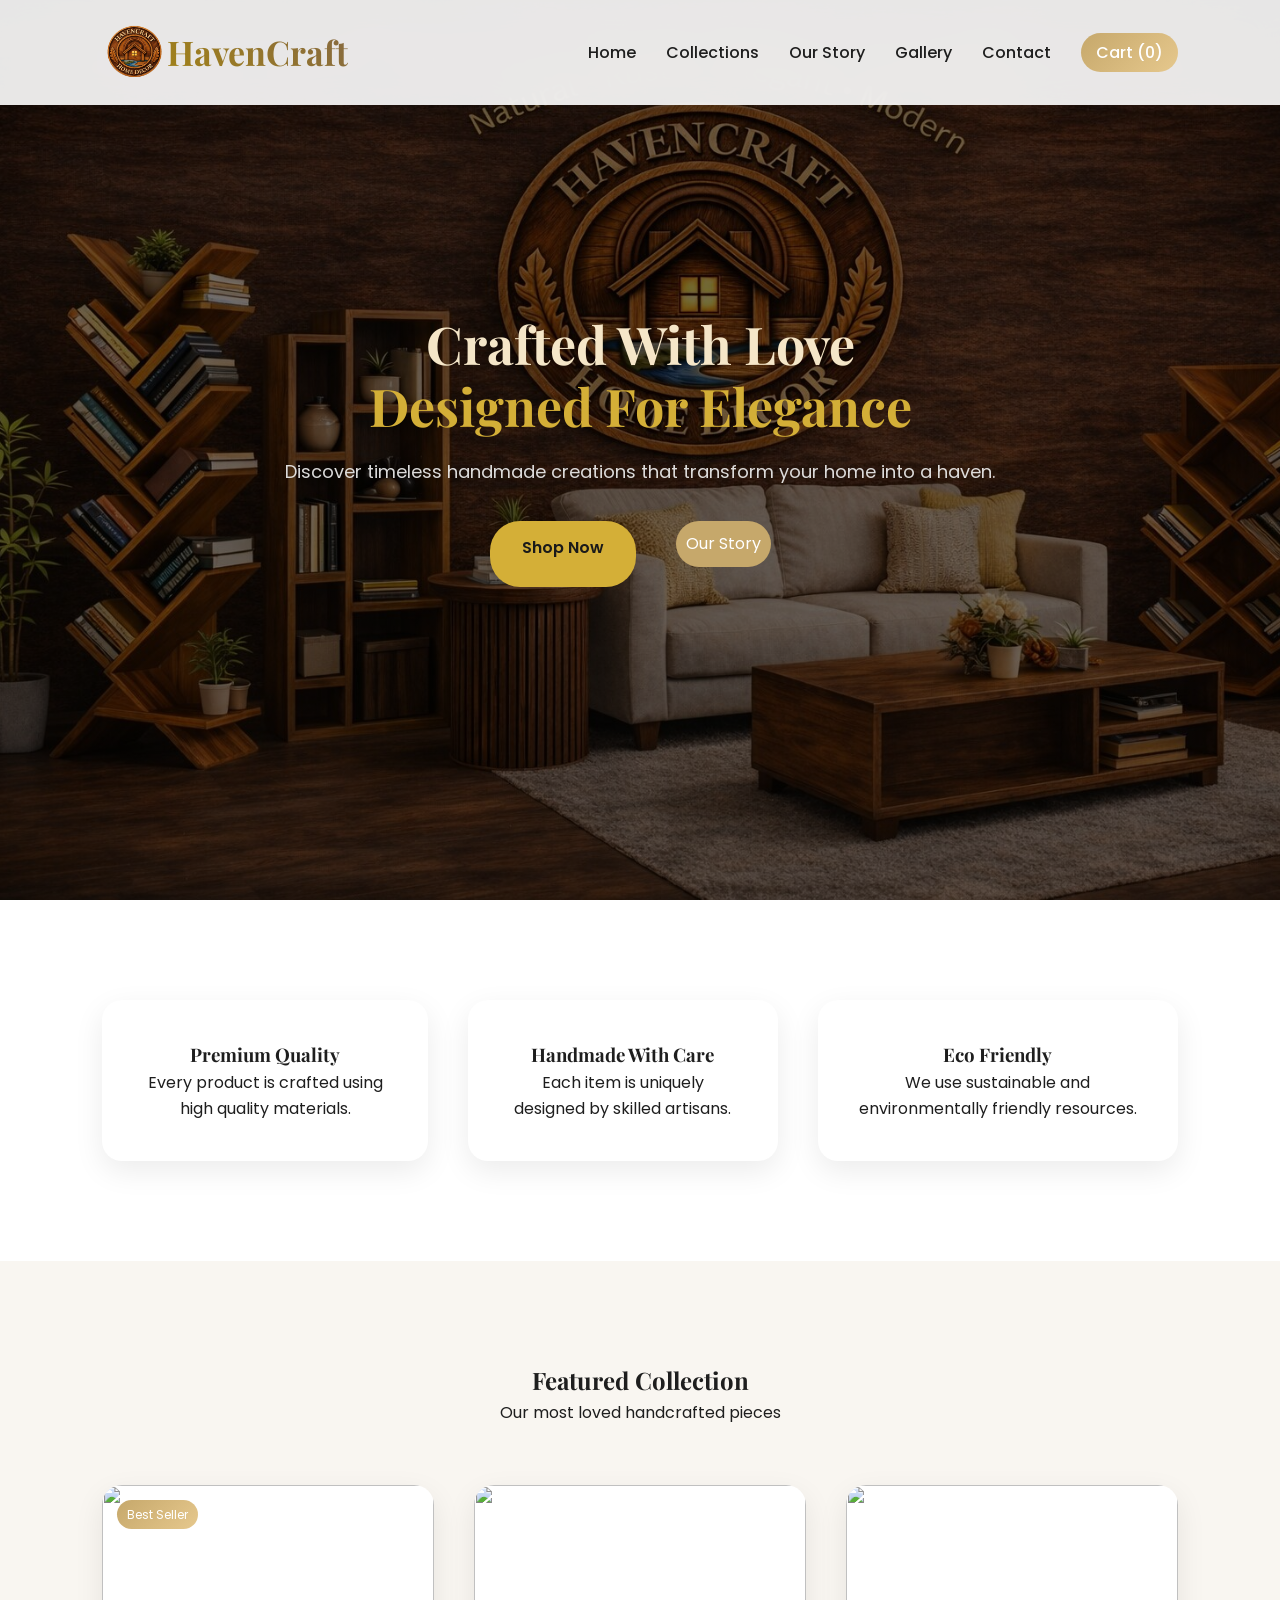
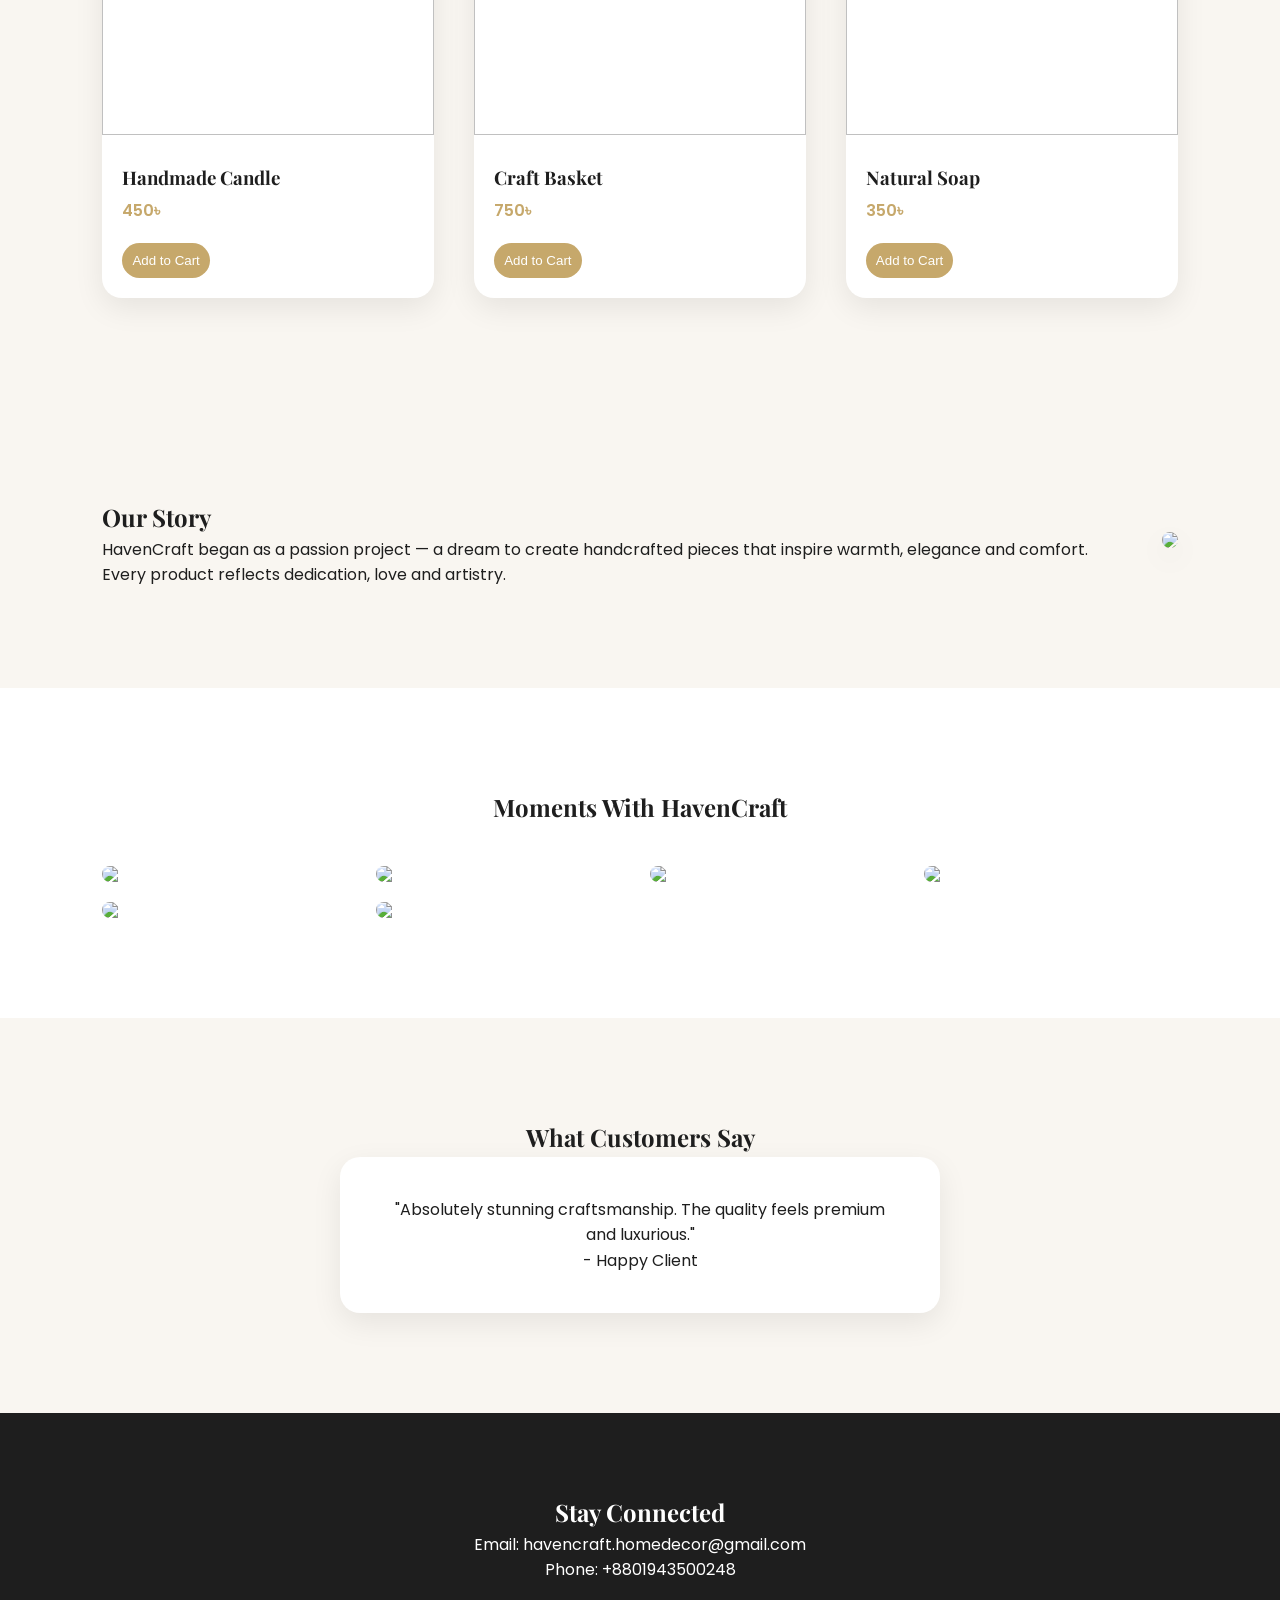
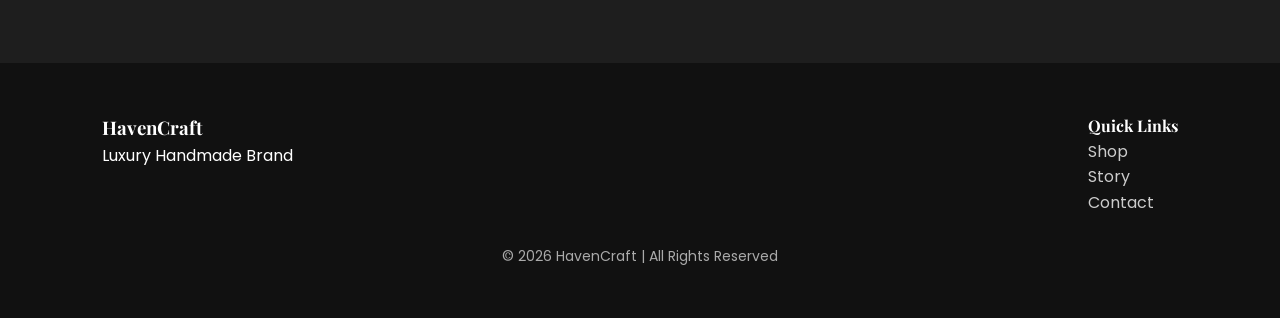
==== index.html @ f9e0b4cf "Add files via upload" ====
<!DOCTYPE html>
<html lang="en">

<head>
<meta charset="UTF-8">
<meta name="viewport" content="width=device-width, initial-scale=1.0">
<title>HavenCraft | Luxury Handmade Brand</title>

<!-- Google Fonts -->
<link href="https://fonts.googleapis.com/css2?family=Playfair+Display:wght@500;700&family=Poppins:wght@300;400;500;600;700&display=swap" rel="stylesheet">

<link rel="stylesheet" href="style.css">
</head>

<body>

<!-- ================= NAVBAR ================= -->

<header class="header">

  <div class="logo">
  <img src="logo.png.png" alt="HavenCraft ">
  <span>HavenCraft</span>
  </div>

  <nav class="nav">
    <ul class="nav-links">
      <li><a href="#hero">Home</a></li>
      <li><a href="#collections">Collections</a></li>
      <li><a href="#story">Our Story</a></li>
      <li><a href="#gallery">Gallery</a></li>
      <li><a href="#contact">Contact</a></li>
      <li><a href="cart.html" class="cart-btn">
        Cart (<span id="cart-count">0</span>)
      </a></li>
    </ul>
  </nav>

</header>


<!-- ================= HERO SECTION ================= -->

<section class="hero">
  <div class="hero-content">
    <h1>
      Crafted With Love <br>
      <span>Designed For Elegance</span>
    </h1>

    <p>
      Discover timeless handmade creations that transform your home into a haven.
    </p>

    <div class="hero-buttons">
      <a href="#" class="btn-primary">Shop Now</a>
      <a href="#" class="btn-secondary">Our Story</a>
    </div>
  </div>
</section>


<!-- ================= FEATURE SECTION ================= -->

<section class="features">

  <div class="feature-box">
    <h3>Premium Quality</h3>
    <p>Every product is crafted using high quality materials.</p>
  </div>

  <div class="feature-box">
    <h3>Handmade With Care</h3>
    <p>Each item is uniquely designed by skilled artisans.</p>
  </div>

  <div class="feature-box">
    <h3>Eco Friendly</h3>
    <p>We use sustainable and environmentally friendly resources.</p>
  </div>

</section>


<!-- ================= COLLECTIONS ================= -->

<section id="collections" class="collections">

  <div class="section-header">
    <h2>Featured Collection</h2>
    <p>Our most loved handcrafted pieces</p>
  </div>

  <div class="product-grid">

    <!-- PRODUCT 1 -->
    <div class="product-card">
      <div class="badge">Best Seller</div>
      <img src="https://images.unsplash.com/photo-1602524813055-7b5c0e9d4c52">
      <h3>Handmade Candle</h3>
      <p class="price">450৳</p>
      <button onclick="addToCart('Handmade Candle',450)" class="btn-secondary">
        Add to Cart
      </button>
    </div>

    <!-- PRODUCT 2 -->
    <div class="product-card">
      <img src="https://images.unsplash.com/photo-1582719478250-c89cae4dc85b">
      <h3>Craft Basket</h3>
      <p class="price">750৳</p>
      <button onclick="addToCart('Craft Basket',750)" class="btn-secondary">
        Add to Cart
      </button>
    </div>

    <!-- PRODUCT 3 -->
    <div class="product-card">
      <img src="https://images.unsplash.com/photo-1596464716127-f2a82984de30">
      <h3>Natural Soap</h3>
      <p class="price">350৳</p>
      <button onclick="addToCart('Natural Soap',350)" class="btn-secondary">
        Add to Cart
      </button>
    </div>

  </div>

</section>


<!-- ================= BRAND STORY ================= -->

<section id="story" class="story">

  <div class="story-left">
    <h2>Our Story</h2>
    <p>
      HavenCraft began as a passion project — a dream to create handcrafted
      pieces that inspire warmth, elegance and comfort.
      Every product reflects dedication, love and artistry.
    </p>
  </div>

  <div class="story-right">
    <img src="https://images.unsplash.com/photo-1503602642458-232111445657">
  </div>

</section>


<!-- ================= GALLERY ================= -->

<section id="gallery" class="gallery">

  <h2>Moments With HavenCraft</h2>

  <div class="gallery-grid">
    <img src="https://images.unsplash.com/photo-1524758631624-e2822e304c36">
    <img src="https://images.unsplash.com/photo-1582719478250-c89cae4dc85b">
    <img src="https://images.unsplash.com/photo-1596464716127-f2a82984de30">
    <img src="https://images.unsplash.com/photo-1503602642458-232111445657">
    <img src="https://images.unsplash.com/photo-1602524813055-7b5c0e9d4c52">
    <img src="https://images.unsplash.com/photo-1582719478250-c89cae4dc85b">
  </div>

</section>


<!-- ================= TESTIMONIAL ================= -->

<section class="testimonial">

  <h2>What Customers Say</h2>

  <div class="testimonial-box">
    <p>
      "Absolutely stunning craftsmanship. The quality feels premium and luxurious."
    </p>
    <span>- Happy Client</span>
  </div>

</section>


<!-- ================= CONTACT ================= -->

<section id="contact" class="contact">

  <h2>Stay Connected</h2>

  <p>Email: havencraft.homedecor@gmail.com</p>
  <p>Phone: +8801943500248</p>

</section>


<!-- ================= FOOTER ================= -->

<footer class="footer">

  <div class="footer-content">
    <div>
      <h3>HavenCraft</h3>
      <p>Luxury Handmade Brand</p>
    </div>

    <div>
      <h4>Quick Links</h4>
      <ul>
        <li><a href="#collections">Shop</a></li>
        <li><a href="#story">Story</a></li>
        <li><a href="#contact">Contact</a></li>
      </ul>
    </div>
  </div>

  <div class="footer-bottom">
    © 2026 HavenCraft | All Rights Reserved
  </div>

</footer>

<script src="script.js"></script>

</body>
</html>
---- style.css ----
/* ===================================
   HAVENCRAFT LUXURY BRAND SYSTEM
   Premium UI / Glass / Animation
=================================== */

/* ===== ROOT BRAND VARIABLES ===== */

:root {

    --primary: #c6a86b;
    --dark: #1e1e1e;
    --light: #f9f6f1;
    --gray: #777;
    --white: #ffffff;

    --gradient-gold: linear-gradient(135deg,#c6a86b,#e6c88d);

    --shadow-soft: 0 10px 30px rgba(0,0,0,0.08);
    --shadow-strong: 0 20px 60px rgba(0,0,0,0.15);

    --transition: all 0.4s ease;

}

/* ===== GLOBAL RESET ===== */

*{
    margin:0;
    padding:0;
    box-sizing:border-box;
}

html{
    scroll-behavior:smooth;
}

body{
    font-family: 'Poppins', sans-serif;
    background: var(--light);
    color: var(--dark);
    line-height:1.6;
}

/* ===== HEADINGS ===== */

h1,h2,h3,h4{
    font-family:'Playfair Display', serif;
    font-weight:700;
}

/* ================= HEADER ================= */

.header{
    position:fixed;
    top:0;
    width:100%;
    background:rgba(255,255,255,0.9);
    backdrop-filter:blur(15px);
    display:flex;
    justify-content:space-between;
    align-items:center;
    padding:20px 8%;
    z-index:1000;
    box-shadow:var(--shadow-soft);
}

.logo{
    display: flex;
    align-items: center;
}

.logo img{
    height: 65px;
    width: auto;
    transition: 0.3s ease;
}

.logo img:hover{
    transform: scale(1.05);
}

.logo span{
    font-family: 'Playfair Display', serif;
    font-size: 34px;
    font-weight: 700;
    background: linear-gradient(45deg, #a28218, #866941);
    -webkit-background-clip: text;
    -webkit-text-fill-color: transparent;
}

.nav-links{
    list-style:none;
    display:flex;
    gap:30px;
}

.nav-links a{
    text-decoration:none;
    color:var(--dark);
    font-weight:500;
    position:relative;
    transition:var(--transition);
}

.nav-links a::after{
    content:"";
    position:absolute;
    bottom:-6px;
    left:0;
    width:0%;
    height:2px;
    background:var(--primary);
    transition:var(--transition);
}

.nav-links a:hover::after{
    width:100%;
}

.cart-btn{
    background:var(--gradient-gold);
    padding:8px 15px;
    border-radius:30px;
    color:#fff !important;
}

/* ===== HERO SECTION ===== */

.hero{
    height: 100vh;
    background: linear-gradient(rgba(0,0,0,0.55), rgba(0,0,0,0.55)),
                url('cover.jpg.jpg') no-repeat center center/cover;
    display: flex;
    align-items: center;
    justify-content: center;
    text-align: center;
    padding: 0 20px;
}

/* Hero Content */

.hero-content{
    max-width: 800px;
}

/* Heading */

.hero h1{
    font-family: 'Playfair Display', serif;
    font-size: 52px;
    font-weight: 700;
    color: #f5e6c8;
    line-height: 1.2;
    margin-bottom: 20px;
}

.hero h1 span{
    color: #d4af37;   /* Golden highlight */
}

/* Paragraph */

.hero p{
    font-size: 18px;
    color: #f1f1f1;
    opacity: 0.9;
    margin-bottom: 35px;
}

/* Buttons */

.hero-buttons{
    display: flex;
    gap: 20px;
    justify-content: center;
}

.btn-primary{
    padding: 14px 32px;
    background: #d4af37;
    color: #1a1a1a;
    text-decoration: none;
    border-radius: 30px;
    font-weight: 600;
    transition: 0.3s;
}

.btn-primary:hover{
    background: #b9932f;
}

.btn-secondary{
    padding: 14px 32px;
    border: 2px solid #d4af37;
    color: #d4af37;
    text-decoration: none;
    border-radius: 30px;
    transition: 0.3s;
}

.btn-secondary:hover{
    background: #d4af37;
    color: #1a1a1a;
}
/* ================= FEATURES ================= */

.features{
    display:flex;
    justify-content:center;
    gap:40px;
    padding:100px 8%;
    background:#fff;
}

.feature-box{
    background:#fff;
    padding:40px;
    border-radius:20px;
    text-align:center;
    box-shadow:var(--shadow-soft);
    transition:var(--transition);
}

.feature-box:hover{
    transform:translateY(-10px);
    box-shadow:var(--shadow-strong);
}

/* ================= COLLECTION ================= */

.collections{
    padding:100px 8%;
}

.section-header{
    text-align:center;
    margin-bottom:60px;
}

.product-grid{
    display:grid;
    grid-template-columns:repeat(auto-fit,minmax(280px,1fr));
    gap:40px;
}

.product-card{
    background:#fff;
    border-radius:20px;
    overflow:hidden;
    box-shadow:var(--shadow-soft);
    transition:var(--transition);
    position:relative;
}

.product-card img{
    width:100%;
    height:250px;
    object-fit:cover;
}

.product-card h3{
    padding:20px 20px 5px;
}

.price{
    padding:0 20px 20px;
    color:var(--primary);
    font-weight:600;
}

.product-card:hover{
    transform:translateY(-10px);
    box-shadow:var(--shadow-strong);
}

.badge{
    position:absolute;
    top:15px;
    left:15px;
    background:var(--gradient-gold);
    color:#fff;
    padding:5px 10px;
    font-size:12px;
    border-radius:20px;
}

.btn-secondary{
    display:block;
    margin:0 20px 20px;
    padding:10px;
    border:none;
    background:var(--primary);
    color:#fff;
    border-radius:30px;
    cursor:pointer;
    transition:var(--transition);
}

.btn-secondary:hover{
    background:#b89355;
}

/* ================= STORY ================= */

.story{
    display:flex;
    align-items:center;
    padding:100px 8%;
    gap:60px;
}

.story img{
    width:100%;
    border-radius:20px;
    box-shadow:var(--shadow-soft);
}

/* ================= GALLERY ================= */

.gallery{
    padding:100px 8%;
    background:#fff;
    text-align:center;
}

.gallery-grid{
    display:grid;
    grid-template-columns:repeat(auto-fit,minmax(250px,1fr));
    gap:20px;
    margin-top:40px;
}

.gallery-grid img{
    width:100%;
    border-radius:15px;
    transition:var(--transition);
}

.gallery-grid img:hover{
    transform:scale(1.05);
}

/* ================= TESTIMONIAL ================= */

.testimonial{
    padding:100px 8%;
    text-align:center;
}

.testimonial-box{
    max-width:600px;
    margin:auto;
    background:#fff;
    padding:40px;
    border-radius:20px;
    box-shadow:var(--shadow-soft);
}

/* ================= CONTACT ================= */

.contact{
    padding:80px 8%;
    background:var(--dark);
    color:#fff;
    text-align:center;
}

/* ================= FOOTER ================= */

.footer{
    background:#111;
    color:#fff;
    padding:50px 8%;
}

.footer-content{
    display:flex;
    justify-content:space-between;
    flex-wrap:wrap;
}

.footer ul{
    list-style:none;
}

.footer a{
    text-decoration:none;
    color:#ccc;
}

.footer-bottom{
    text-align:center;
    margin-top:30px;
    font-size:14px;
    color:#aaa;
}

/* ================= RESPONSIVE ================= */

@media(max-width:992px){

    .hero-title{
        font-size:40px;
    }

    .story{
        flex-direction:column;
    }

}

@media(max-width:768px){

    .nav-links{
        display:none;
    }

    .features{
        flex-direction:column;
    }

}
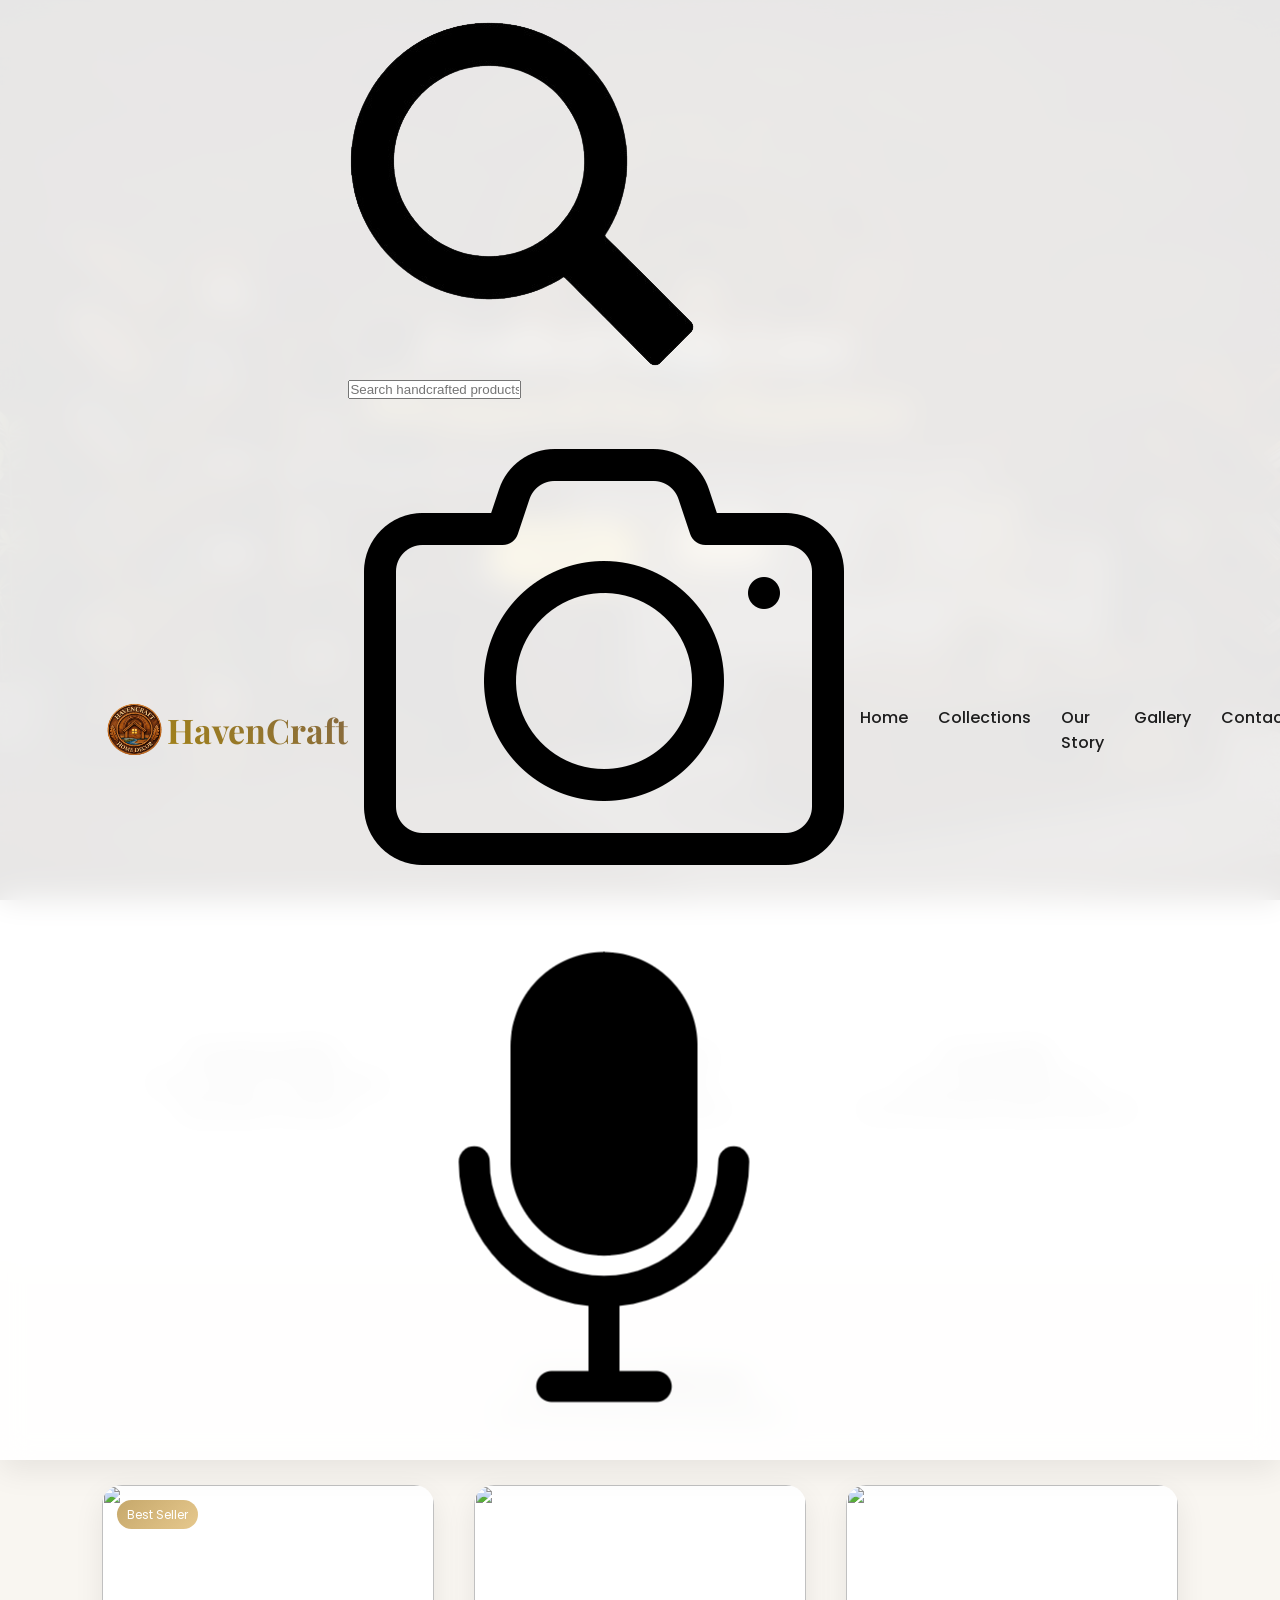
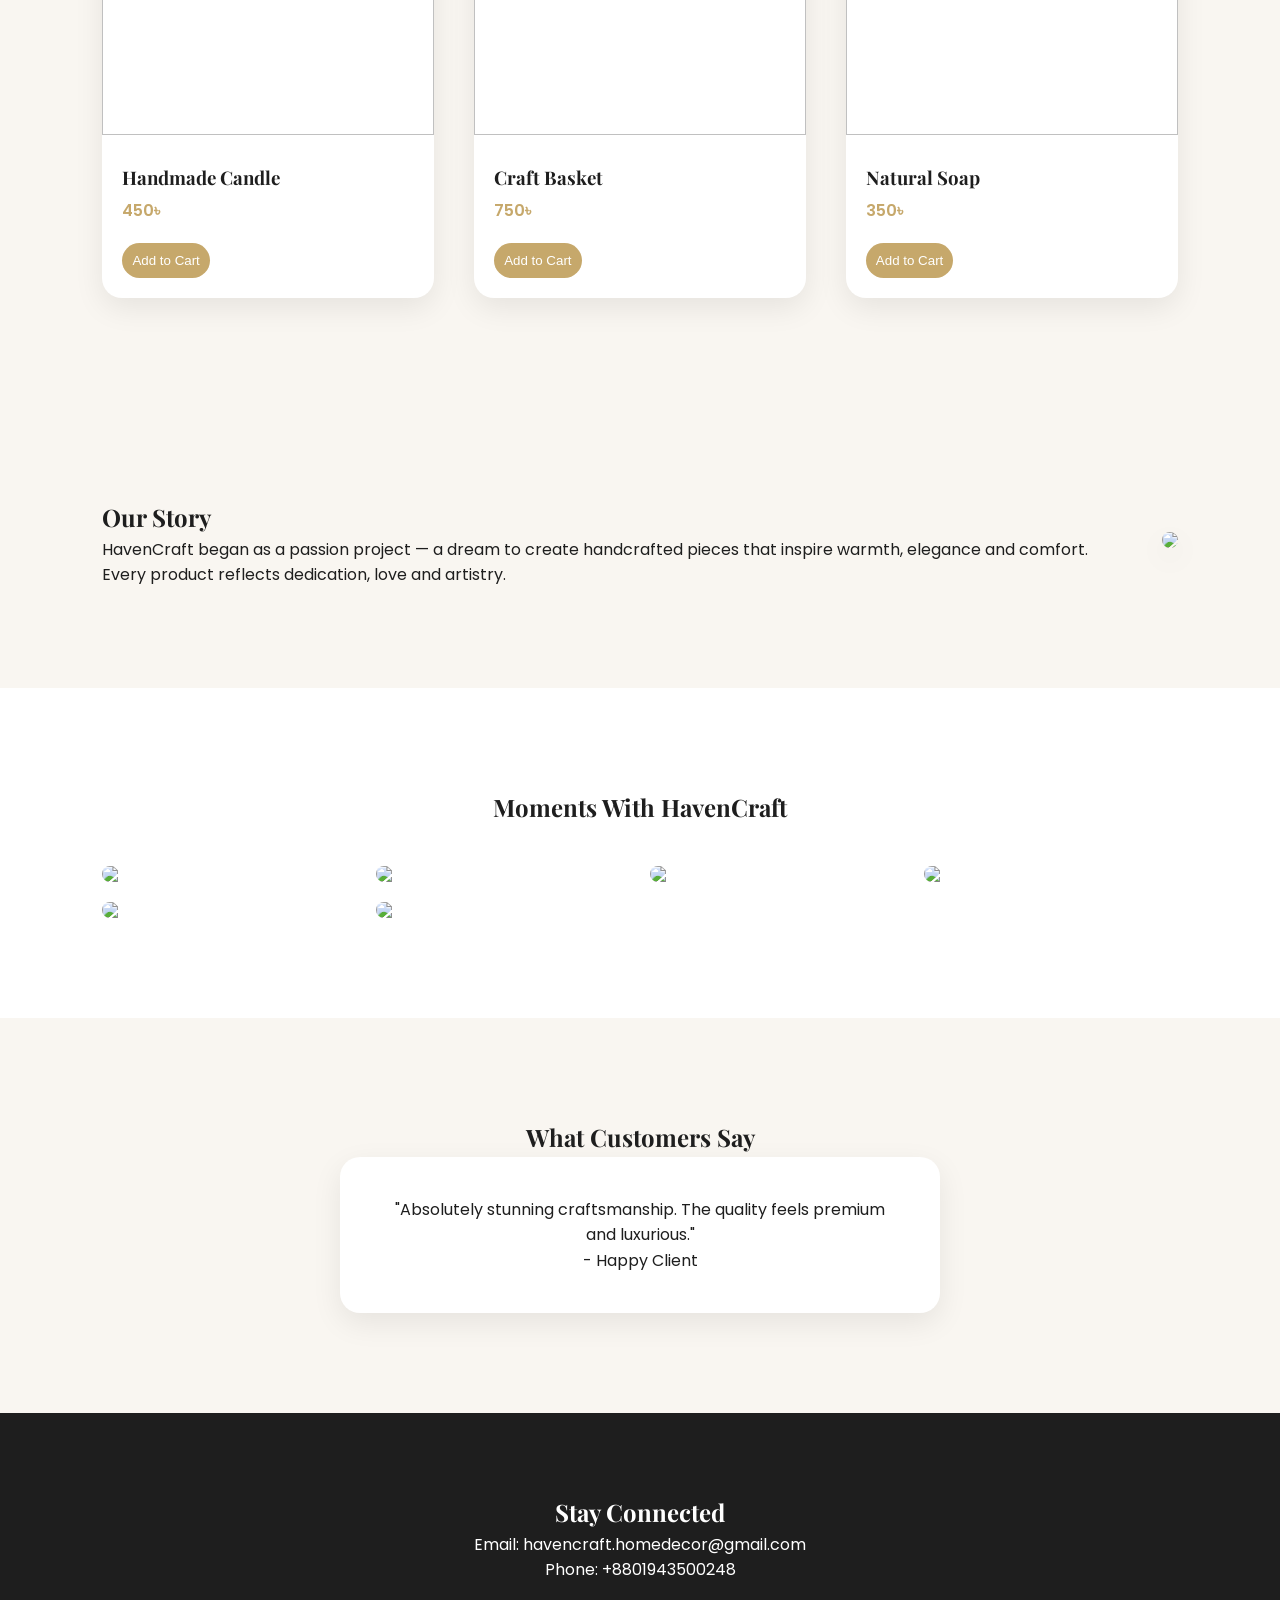
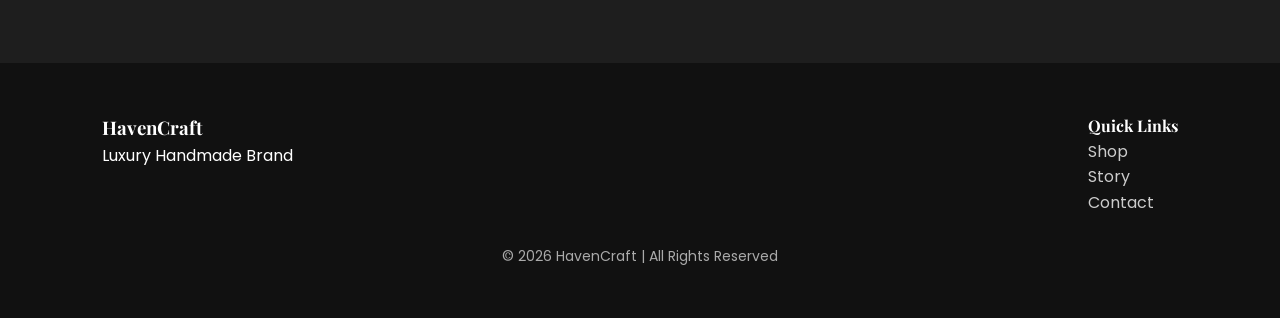
==== commit 1b1e0249: "Update index.html" ====
--- a/index.html
+++ b/index.html
@@ -18,11 +18,33 @@
 
 <header class="header">
 
+  <!-- Logo -->
   <div class="logo">
-  <img src="logo.png.png" alt="HavenCraft ">
-  <span>HavenCraft</span>
-  </div>
-
+    <img src="logo.png.png" alt="HavenCraft">
+    <span>HavenCraft</span>
+  </div>
+
+  <!-- Search Bar -->
+<div class="search-container">
+
+    <!-- Left Search Icon -->
+    <div class="left-search-icon">
+        <img src="search.png.png" alt="Search" class="search-icon" id="searchBtn">
+    </div>
+
+    <!-- Input -->
+    <input type="text" id="searchInput" placeholder="Search handcrafted products...">
+
+    <!-- Right Icons -->
+    <div class="right-icons">
+        <img src="camera.png.png" alt="Camera" class="search-icon" id="cameraBtn">
+        <input type="file" id="imageUpload" accept="image/*" style="display:none">
+        <img src="mic.png.png" alt="Mic" class="search-icon mic-icon" id="voiceBtn">
+    </div>
+
+</div>
+
+  <!-- Navigation -->
   <nav class="nav">
     <ul class="nav-links">
       <li><a href="#hero">Home</a></li>
@@ -30,14 +52,15 @@
       <li><a href="#story">Our Story</a></li>
       <li><a href="#gallery">Gallery</a></li>
       <li><a href="#contact">Contact</a></li>
-      <li><a href="cart.html" class="cart-btn">
-        Cart (<span id="cart-count">0</span>)
-      </a></li>
+      <li>
+        <a href="cart.html" class="cart-btn">
+          Cart (<span id="cart-count">0</span>)
+        </a>
+      </li>
     </ul>
   </nav>
 
 </header>
-
 
 <!-- ================= HERO SECTION ================= -->
 
@@ -224,4 +247,4 @@
 <script src="script.js"></script>
 
 </body>
-</html>+</html>
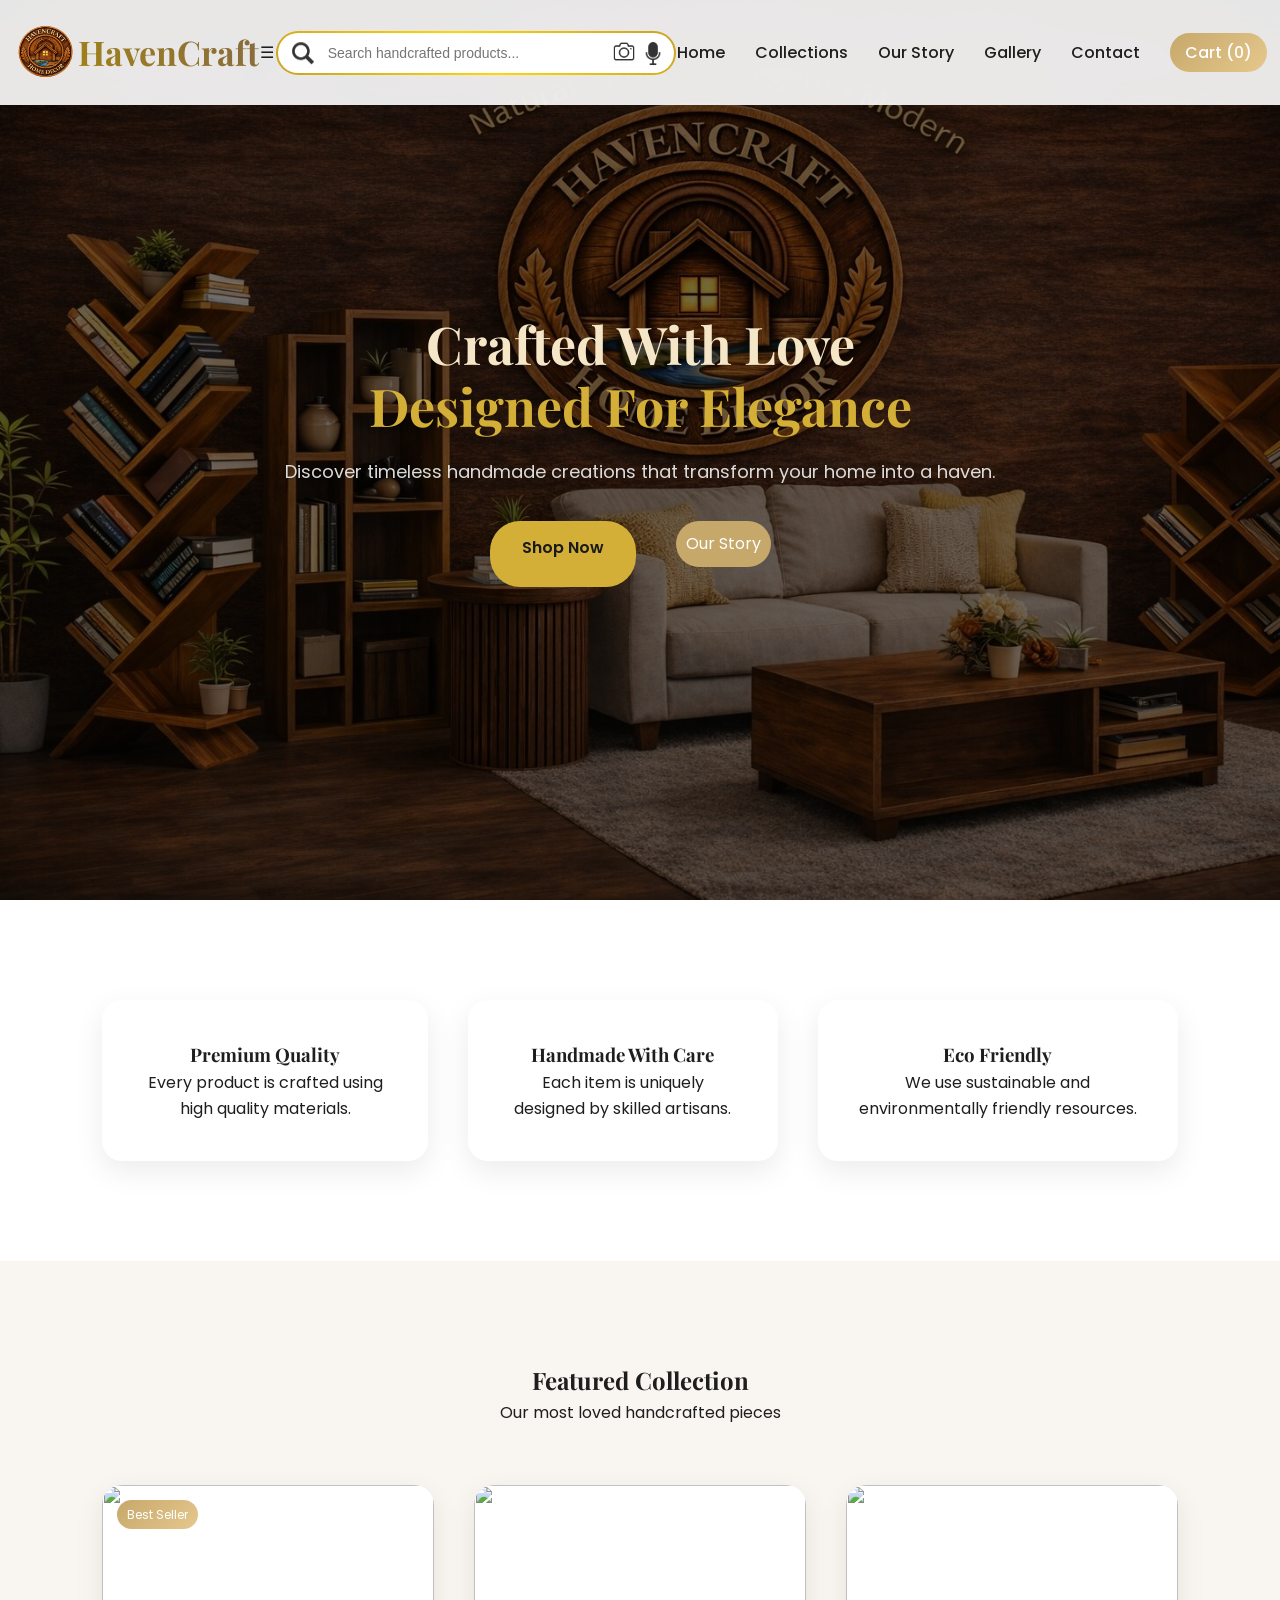
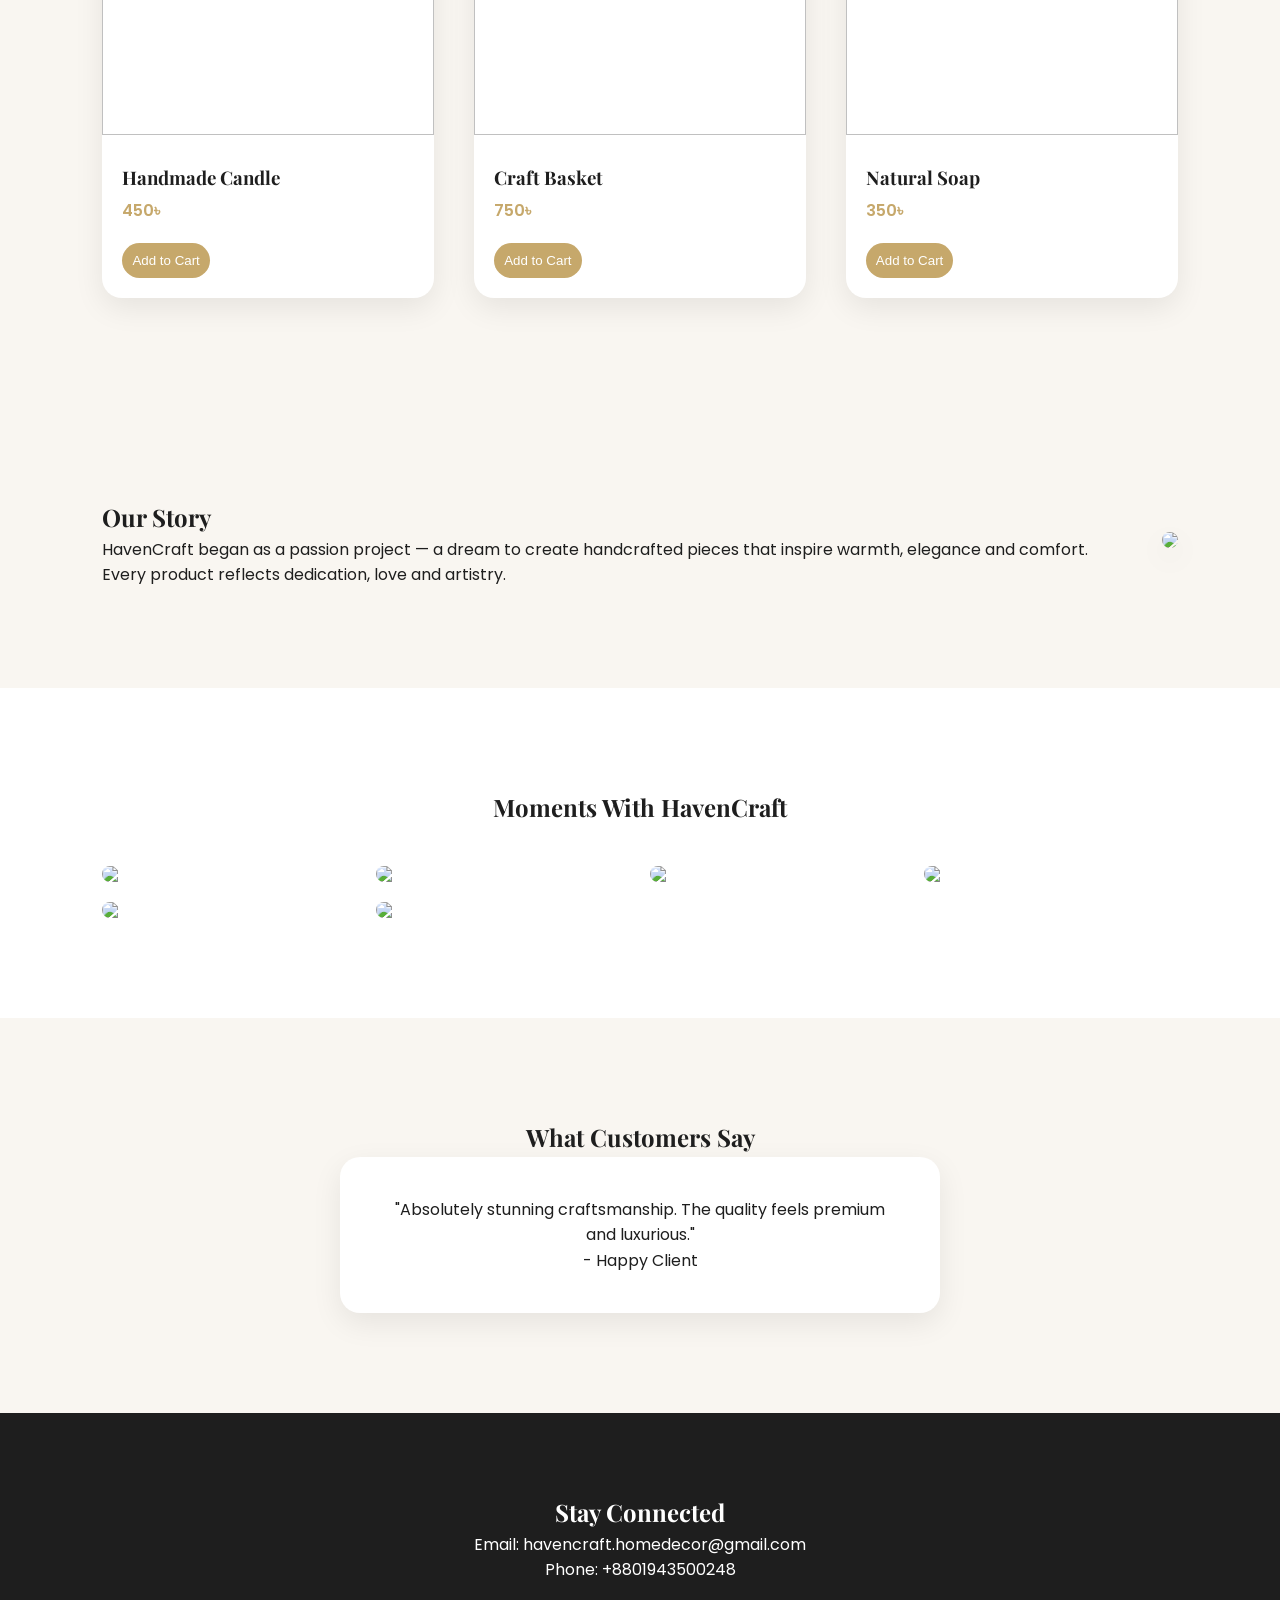
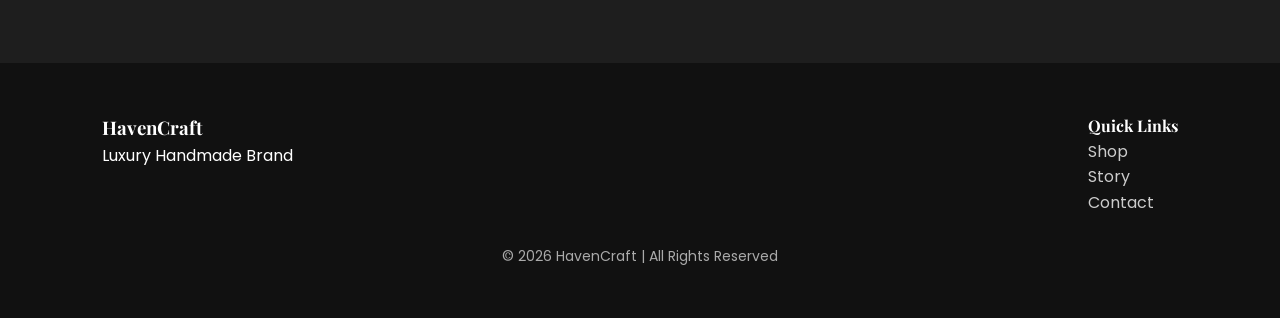
==== commit 411700a2: "Update index.html" ====
--- a/index.html
+++ b/index.html
@@ -23,6 +23,8 @@
     <img src="logo.png.png" alt="HavenCraft">
     <span>HavenCraft</span>
   </div>
+
+  <div class="menu-toggle" id="menuToggle">☰</div>
 
   <!-- Search Bar -->
 <div class="search-container">
@@ -46,7 +48,7 @@
 
   <!-- Navigation -->
   <nav class="nav">
-    <ul class="nav-links">
+    <ul class="nav-links" id="navLinks">
       <li><a href="#hero">Home</a></li>
       <li><a href="#collections">Collections</a></li>
       <li><a href="#story">Our Story</a></li>
--- a/style.css
+++ b/style.css
@@ -59,7 +59,7 @@
     display:flex;
     justify-content:space-between;
     align-items:center;
-    padding:20px 8%;
+    padding:20px 1%;
     z-index:1000;
     box-shadow:var(--shadow-soft);
 }
@@ -87,7 +87,75 @@
     -webkit-background-clip: text;
     -webkit-text-fill-color: transparent;
 }
-
+/* ===== FINAL SEARCH BAR DESIGN ===== */
+
+.search-container {
+    position: relative;
+    width: 400px;
+}
+
+.search-container input {
+    width: 100%;
+    padding: 12px 90px 12px 50px;
+    border-radius: 50px;
+    border: 2px solid transparent;
+    background: 
+        linear-gradient(#fff, #fff) padding-box,
+        linear-gradient(45deg, #C9A227, #FFD700, #C9A227) border-box;
+    font-size: 14px;
+    outline: none;
+    transition: 0.3s ease;
+}
+
+.search-container input:focus {
+    border-color: #D4AF37;
+    box-shadow: 0 0 12px rgba(212,175,55,0.5);
+    background: #ffffff;
+}
+
+/* LEFT SEARCH ICON */
+
+.left-search-icon {
+    position: absolute;
+    left: 12px;
+    top: 60%;
+    transform: translateY(-50%);
+}
+
+/* RIGHT CAMERA + MIC */
+
+.right-icons {
+    position: absolute;
+    right: 10px;
+    height: 25px;
+    top: 50%;
+    transform: translateY(-50%);
+    display: flex;
+    gap: 1px;
+}
+
+/* ICON STYLE */
+
+.search-icon {
+    width: 30px;
+    height: 22px;
+    object-fit: contain;
+    cursor: pointer;
+    opacity: 0.8;
+    transition: 0.3s ease;
+}
+
+.search-icon:hover {
+    transform: scale(1.2);
+    opacity: 1;
+}
+
+/* Bigger mic */
+
+.mic-icon {
+    width: 26px;
+    height: 26px;
+}
 .nav-links{
     list-style:none;
     display:flex;
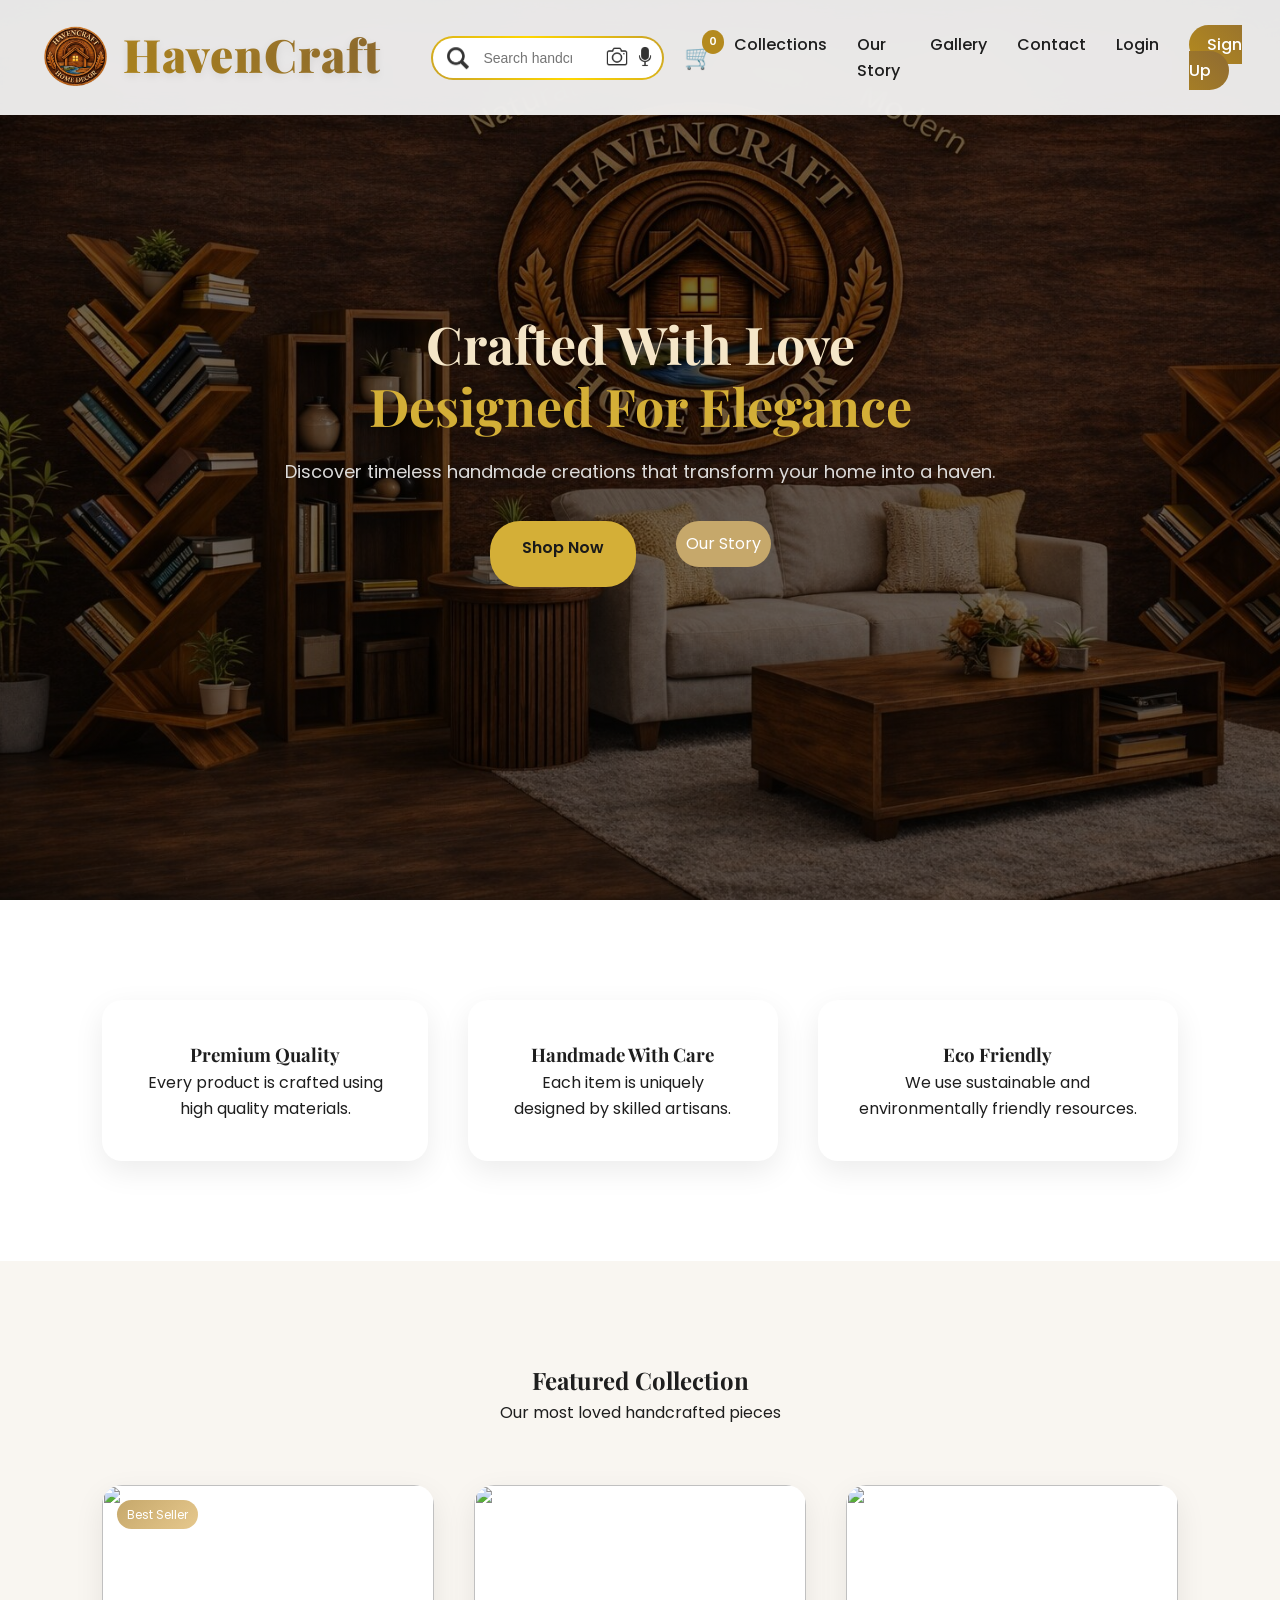
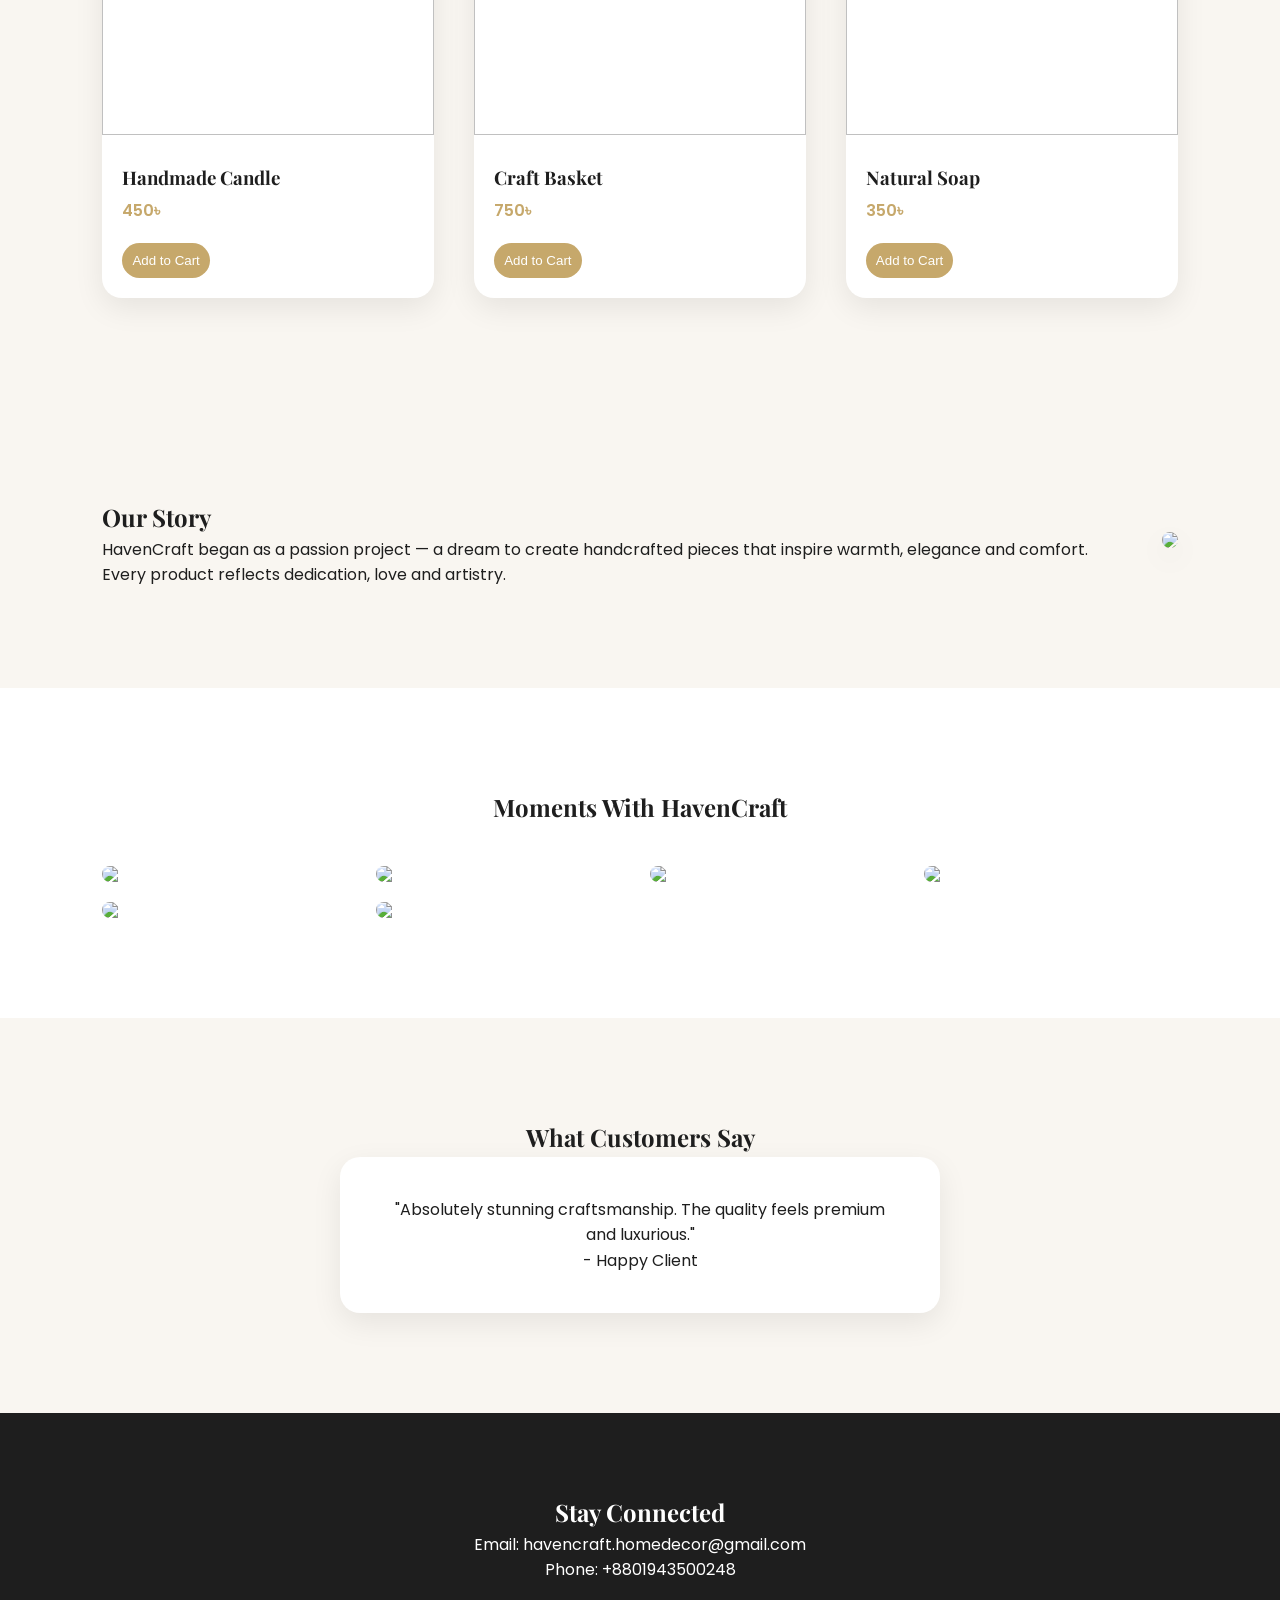
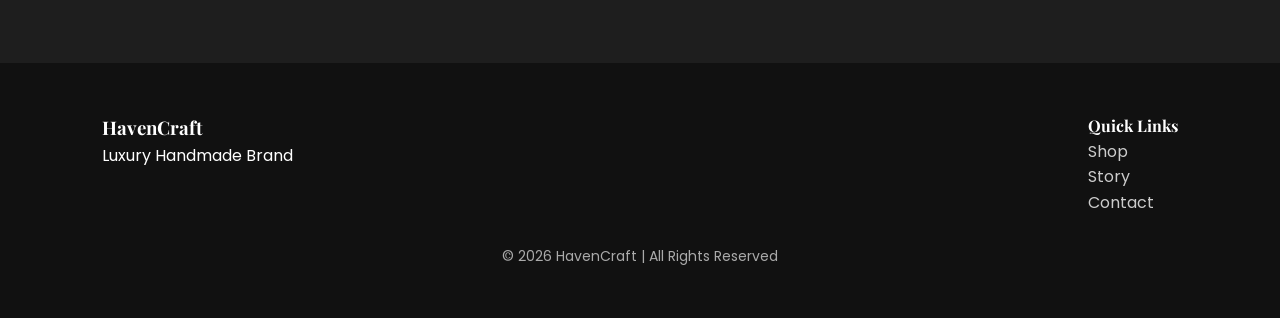
==== commit 39ed4efd: "Update index.html" ====
--- a/index.html
+++ b/index.html
@@ -19,46 +19,45 @@
 <header class="header">
 
   <!-- Logo -->
-  <div class="logo">
-    <img src="logo.png.png" alt="HavenCraft">
-    <span>HavenCraft</span>
-  </div>
+  <a href="#hero" class="logo">
+  <img src="logo.png.png" alt="HavenCraft">
+  <span>HavenCraft</span>
+</a>
 
   <div class="menu-toggle" id="menuToggle">☰</div>
 
   <!-- Search Bar -->
-<div class="search-container">
-
-    <!-- Left Search Icon -->
-    <div class="left-search-icon">
-        <img src="search.png.png" alt="Search" class="search-icon" id="searchBtn">
-    </div>
-
-    <!-- Input -->
-    <input type="text" id="searchInput" placeholder="Search handcrafted products...">
-
-    <!-- Right Icons -->
-    <div class="right-icons">
-        <img src="camera.png.png" alt="Camera" class="search-icon" id="cameraBtn">
-        <input type="file" id="imageUpload" accept="image/*" style="display:none">
-        <img src="mic.png.png" alt="Mic" class="search-icon mic-icon" id="voiceBtn">
-    </div>
-
-</div>
-
+  <div class="search-container">
+
+      <div class="left-search-icon">
+          <img src="search.png.png" alt="Search" class="search-icon" id="searchBtn">
+      </div>
+
+      <input type="text" id="searchInput" placeholder="Search handcrafted products...">
+
+      <div class="right-icons">
+          <img src="camera.png.png" alt="Camera" class="search-icon" id="cameraBtn">
+          <input type="file" id="imageUpload" accept="image/*" style="display:none">
+          <img src="mic.png.png" alt="Mic" class="search-icon mic-icon" id="voiceBtn">
+      </div>
+
+  </div>
+
+  <!-- 🛒 Cart Icon (Search এর পরে, Nav এর আগে) -->
+  <div class="cart-icon" onclick="window.location.href='cart.html'">
+      🛒
+      <span id="cart-count">0</span>
+  </div>
   <!-- Navigation -->
   <nav class="nav">
     <ul class="nav-links" id="navLinks">
-      <li><a href="#hero">Home</a></li>
+
       <li><a href="#collections">Collections</a></li>
       <li><a href="#story">Our Story</a></li>
       <li><a href="#gallery">Gallery</a></li>
       <li><a href="#contact">Contact</a></li>
-      <li>
-        <a href="cart.html" class="cart-btn">
-          Cart (<span id="cart-count">0</span>)
-        </a>
-      </li>
+      <li><a href="login.html">Login</a></li>
+      <li><a href="signup.html" class="signup-btn">Sign Up</a></li>
     </ul>
   </nav>
 
@@ -66,7 +65,7 @@
 
 <!-- ================= HERO SECTION ================= -->
 
-<section class="hero">
+<section id="hero" class="hero">
   <div class="hero-content">
     <h1>
       Crafted With Love <br>
--- a/style.css
+++ b/style.css
@@ -1,3 +1,8 @@
+/* ================= GLOBAL SETTINGS ================= */
+
+html{
+    scroll-behavior:smooth;
+}
 /* ===================================
    HAVENCRAFT LUXURY BRAND SYSTEM
    Premium UI / Glass / Animation
@@ -48,7 +53,7 @@
     font-weight:700;
 }
 
-/* ================= HEADER ================= */
+/* ================= HEADER (DESKTOP ONLY) ================= */
 
 .header{
     position:fixed;
@@ -57,41 +62,59 @@
     background:rgba(255,255,255,0.9);
     backdrop-filter:blur(15px);
     display:flex;
-    justify-content:space-between;
     align-items:center;
-    padding:20px 1%;
+    padding:20px 3%;
     z-index:1000;
     box-shadow:var(--shadow-soft);
 }
 
+/* ================= LOGO (Laptop View) ================= */
+
 .logo{
-    display: flex;
-    align-items: center;
-}
-
+    display:flex;
+    align-items:center;
+    gap:10px;
+    margin-right:50px;
+
+    text-decoration:none;  /* 🔥 underline remove */
+    color:inherit;         /* 🔥 blue link color remove */
+}
+
+/* Logo image */
 .logo img{
-    height: 65px;
-    width: auto;
-    transition: 0.3s ease;
+    height:75px;
+    width:auto;
+    transition:0.3s ease;
 }
 
 .logo img:hover{
-    transform: scale(1.05);
-}
-
+    transform:scale(1.05);
+}
+
+/* HavenCraft Text */
 .logo span{
-    font-family: 'Playfair Display', serif;
-    font-size: 34px;
-    font-weight: 700;
-    background: linear-gradient(45deg, #a28218, #866941);
-    -webkit-background-clip: text;
-    -webkit-text-fill-color: transparent;
+    font-family:'Playfair Display', serif;
+    font-size:46px;
+    font-weight:900;
+    letter-spacing:1px;
+
+    background:linear-gradient(45deg,#b48a1e,#8f6b32);
+
+    -webkit-background-clip:text;
+    background-clip:text;
+
+    -webkit-text-fill-color:transparent;
+
+    text-shadow:0 3px 10px rgba(0,0,0,0.08);
+
+    position:relative;
+    top:-3px;
 }
 /* ===== FINAL SEARCH BAR DESIGN ===== */
 
 .search-container {
     position: relative;
-    width: 400px;
+    width: 350px;
 }
 
 .search-container input {
@@ -126,12 +149,12 @@
 
 .right-icons {
     position: absolute;
-    right: 10px;
+    right: 8px;
     height: 25px;
     top: 50%;
     transform: translateY(-50%);
     display: flex;
-    gap: 1px;
+    gap: 2px;
 }
 
 /* ICON STYLE */
@@ -153,8 +176,8 @@
 /* Bigger mic */
 
 .mic-icon {
-    width: 26px;
-    height: 26px;
+    width: 22px;
+    height: 22px;
 }
 .nav-links{
     list-style:none;
@@ -185,11 +208,28 @@
     width:100%;
 }
 
-.cart-btn{
-    background:var(--gradient-gold);
-    padding:8px 15px;
-    border-radius:30px;
-    color:#fff !important;
+.cart-icon{
+    position:relative;
+    font-size:24px;
+    margin:0 20px;
+    cursor:pointer;
+    transition:0.3s ease;
+}
+
+.cart-icon:hover{
+    transform:scale(1.1);
+}
+
+.cart-icon span{
+    position:absolute;
+    top:-8px;
+    right:-10px;
+    background:#b48a1e;
+    color:#fff;
+    font-size:11px;
+    padding:3px 7px;
+    border-radius:50%;
+    font-weight:600;
 }
 
 /* ===== HERO SECTION ===== */
@@ -463,8 +503,32 @@
     color:#aaa;
 }
 
+/* Hide menu icon by default (Desktop) */
+.menu-toggle{
+    display:none;
+}
+
+/* ================= LOGIN BUTTON STYLE ================= */
+
+.signup-btn{
+    background:linear-gradient(45deg,#b48a1e,#8f6b32);
+    color:#fff !important;
+    padding:8px 18px;
+    border-radius:25px;
+    font-weight:600;
+    transition:0.3s ease;
+}
+
+.signup-btn:hover{
+    transform:translateY(-2px);
+    box-shadow:0 5px 15px rgba(0,0,0,0.15);
+}
+
+
+
 /* ================= RESPONSIVE ================= */
 
+/* Tablet */
 @media(max-width:992px){
 
     .hero-title{
@@ -477,14 +541,84 @@
 
 }
 
+/* Mobile */
 @media(max-width:768px){
 
+    /* Header */
+    .header{
+        padding:15px 5%;
+        flex-wrap:wrap;
+    }
+
+    /* Logo smaller */
+    .logo img{
+        height:45px;
+    }
+
+    .logo span{
+        font-size:22px;
+    }
+
+    /* Menu icon show */
+    .menu-toggle{
+        display:block;
+        font-size:28px;
+        cursor:pointer;
+    }
+
+    /* Hide normal nav */
     .nav-links{
-        display:none;
-    }
-
+        position:fixed;
+        top:0;
+        right:0;
+        transform:translateX(100%);
+        width:70%;
+        height:100vh;
+        background:#fff;
+        flex-direction:column;
+        padding-top:80px;
+        gap:25px;
+        transition:0.3s ease;
+        box-shadow:-5px 0 20px rgba(0,0,0,0.1);
+    }
+
+    .nav-links.active{
+        transform:translateX(0);
+    }
+
+    .nav-links li{
+        text-align:center;
+    }
+
+    /* Search full width only mobile */
+    .search-container{
+        width:100%;
+        margin:10px 0;
+    }
+
+    /* Features column */
     .features{
         flex-direction:column;
     }
 
-}
+    /* Hero smaller */
+    .hero{
+        height:auto;
+        padding:120px 20px 60px;
+    }
+
+    .hero h1{
+        font-size:28px;
+        line-height:1.2;
+    }
+
+    .hero p{
+        font-size:14px;
+    }
+
+    .hero-buttons{
+        flex-direction:column;
+        gap:15px;
+    }
+
+}
